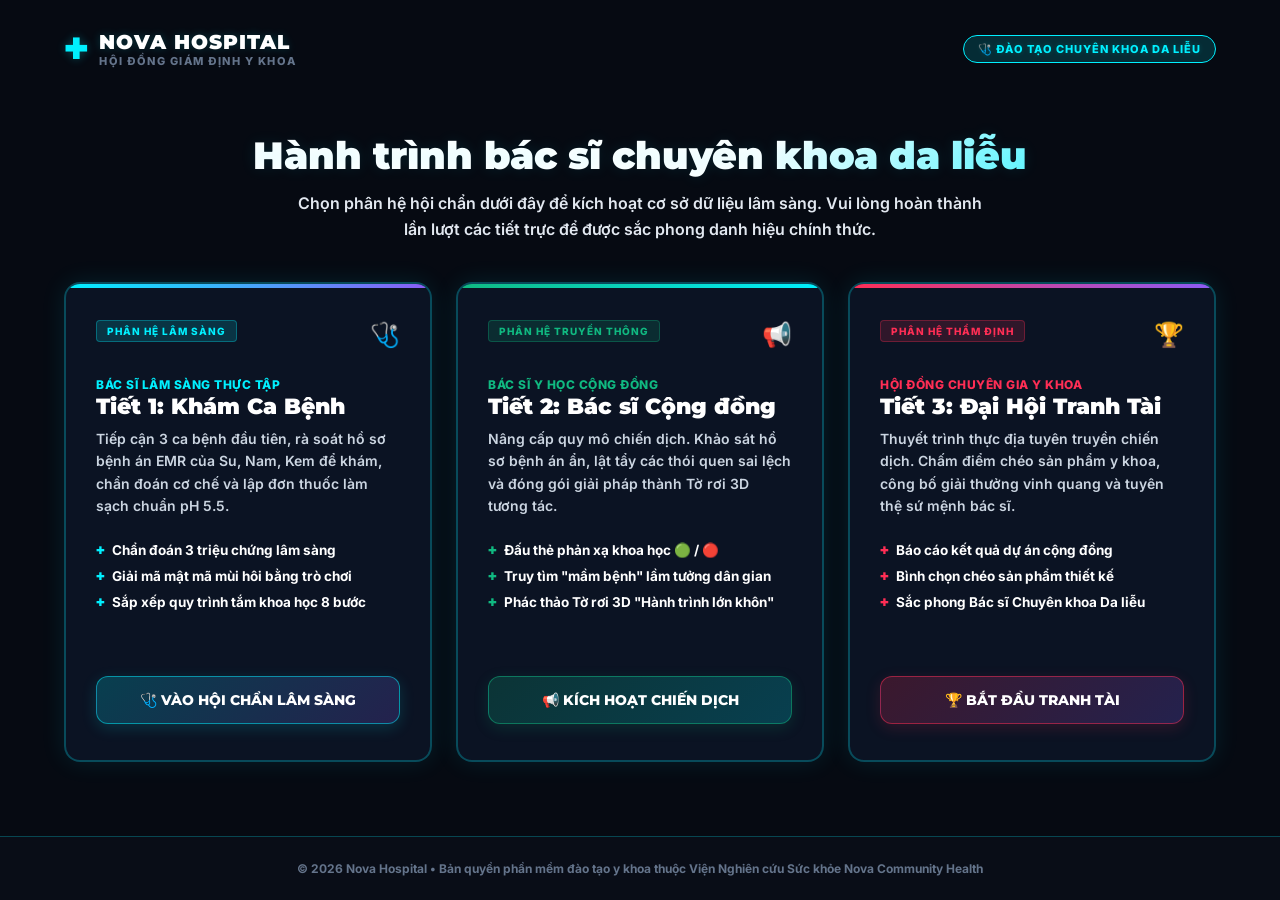
==== index.html @ ffa61c4f "Update Lesson 2: Upgrade to 25 interactive slides, hide match game answers, adjust design sizes and " ====
<!DOCTYPE html>
<html lang="vi">
<head>
  <meta charset="UTF-8">
  <meta name="viewport" content="width=device-width, initial-scale=1.0">
  <title>NOVA HOSPITAL – HỆ THỐNG ĐÀO TẠO LÂM SÀNG</title>
  <link rel="preconnect" href="https://fonts.googleapis.com">
  <link rel="preconnect" href="https://fonts.gstatic.com" crossorigin>
  <link href="https://fonts.googleapis.com/css2?family=Inter:wght@400;600;700;800&family=Montserrat:wght@400;600;700;800;900&display=swap" rel="stylesheet">
  <style>
    :root {
      --bg-dark: #070B13;
      --bg-sidebar: #090E17;
      --bg-card: rgba(15, 22, 39, 0.82);
      --bg-surface: #1E293B;
      --text-main: #FFFFFF;
      --text-muted: #64748B;
      --cyan: #00F0FF;
      --cyan-glow: rgba(0, 240, 255, 0.3);
      --purple: #8B5CF6;
      --purple-glow: rgba(139, 92, 246, 0.3);
      --pink: #EC4899;
      --mint: #10B981;
      --mint-glow: rgba(16, 185, 129, 0.3);
      --coral: #FF2E55;
      --coral-glow: rgba(255, 46, 85, 0.3);
      --font-heading: 'Montserrat', sans-serif;
      --font-body: 'Inter', sans-serif;
      --radius-lg: 16px;
      --radius-md: 12px;
      --glass-bg: rgba(13, 22, 39, 0.85);
      --glass-border: rgba(0, 240, 255, 0.25);
      --transition-smooth: all 0.3s cubic-bezier(0.4, 0, 0.2, 1);
    }

    * {
      box-sizing: border-box;
      margin: 0;
      padding: 0;
    }

    body {
      background-color: var(--bg-dark);
      background-image: url('image_589641.png');
      background-size: cover;
      background-position: center;
      background-attachment: fixed;
      color: var(--text-main);
      font-family: var(--font-body);
      min-height: 100vh;
      display: flex;
      flex-direction: column;
      justify-content: space-between;
      position: relative;
      overflow-x: hidden;
      font-weight: 700;
    }

    /* Blurred hospital image background overlay */
    body::before {
      content: '';
      position: absolute;
      top: 0;
      left: 0;
      width: 100%;
      height: 100%;
      background: rgba(7, 11, 19, 0.8) !important; /* Dark navy clinical tint */
      backdrop-filter: blur(3px) !important; /* Blurred image like Slide 1 */
      -webkit-backdrop-filter: blur(3px) !important;
      z-index: 1;
      pointer-events: none;
    }

    /* Header styling */
    .app-header {
      width: 100%;
      max-width: 1200px;
      margin: 0 auto;
      padding: 30px 24px;
      display: flex;
      justify-content: space-between;
      align-items: center;
      z-index: 10;
      position: relative;
    }

    .brand {
      display: flex;
      align-items: center;
      gap: 12px;
    }

    .brand-logo {
      font-size: 28px;
      color: var(--cyan);
      text-shadow: 0 0 10px var(--cyan-glow);
      animation: pulse 2s infinite alternate;
    }

    .brand-text h1 {
      font-family: var(--font-heading);
      font-size: 20px;
      font-weight: 900;
      letter-spacing: 1px;
      color: #FFF;
      text-shadow: 0 0 10px rgba(0, 240, 255, 0.2);
    }

    .brand-text p {
      font-size: 11px;
      font-weight: 800;
      letter-spacing: 1.5px;
      color: var(--text-muted);
      text-transform: uppercase;
    }

    .header-badge {
      background: rgba(0, 240, 255, 0.15);
      border: 1.5px solid var(--cyan);
      color: var(--cyan);
      font-size: 11px;
      font-weight: 800;
      padding: 6px 14px;
      border-radius: 20px;
      text-transform: uppercase;
      letter-spacing: 1px;
      text-shadow: 0 0 5px rgba(0, 240, 255, 0.2);
    }

    /* Main Section */
    .main-container {
      width: 100%;
      max-width: 1200px;
      margin: 0 auto;
      padding: 20px 24px;
      z-index: 10;
      position: relative;
      flex-grow: 1;
      display: flex;
      flex-direction: column;
      justify-content: center;
    }

    .welcome-banner {
      text-align: center;
      margin-bottom: 40px;
    }

    .welcome-banner h2 {
      font-family: var(--font-heading);
      font-size: 38px;
      font-weight: 900;
      color: #FFF;
      margin-bottom: 12px;
      background: linear-gradient(135deg, #FFF 60%, var(--cyan) 100%);
      -webkit-background-clip: text;
      -webkit-text-fill-color: transparent;
      text-shadow: 0 0 15px rgba(0, 240, 255, 0.1);
    }

    .welcome-banner p {
      font-size: 16px;
      color: #E2E8F0;
      max-width: 700px;
      margin: 0 auto;
      line-height: 1.6;
      font-weight: 600;
    }

    /* Cards Grid - Glassmorphism cards aligned in Navy color tone */
    .lessons-grid {
      display: grid;
      grid-template-columns: repeat(3, 1fr);
      gap: 24px;
      margin-bottom: 40px;
    }

    .lesson-card {
      background: var(--glass-bg);
      border: 2px solid var(--glass-border);
      border-radius: var(--radius-lg);
      padding: 36px 30px;
      display: flex;
      flex-direction: column;
      justify-content: space-between;
      min-height: 480px;
      transition: var(--transition-smooth);
      position: relative;
      overflow: hidden;
      backdrop-filter: blur(12px);
      box-shadow: 0 0 25px rgba(0, 240, 255, 0.1);
    }

    .lesson-card::before {
      content: '';
      position: absolute;
      top: 0;
      left: 0;
      width: 100%;
      height: 4px;
      transition: var(--transition-smooth);
    }

    .card-tiet1::before { background: linear-gradient(90deg, var(--cyan), var(--purple)); }
    .card-tiet2::before { background: linear-gradient(90deg, var(--mint), var(--cyan)); }
    .card-tiet3::before { background: linear-gradient(90deg, var(--coral), var(--purple)); }

    .lesson-card:hover {
      transform: translateY(-8px);
      border-color: rgba(0, 240, 255, 0.45);
      box-shadow: 0 0 35px rgba(0, 240, 255, 0.25);
    }

    .card-header-info {
      display: flex;
      justify-content: space-between;
      align-items: flex-start;
      margin-bottom: 24px;
    }

    .card-badge {
      font-size: 10px;
      font-weight: 800;
      padding: 4px 10px;
      border-radius: 4px;
      text-transform: uppercase;
      letter-spacing: 1px;
    }

    .card-tiet1 .card-badge { background: rgba(0, 240, 255, 0.15); color: var(--cyan); border: 1px solid rgba(0, 240, 255, 0.3); }
    .card-tiet2 .card-badge { background: rgba(16, 185, 129, 0.15); color: var(--mint); border: 1px solid rgba(16, 185, 129, 0.3); }
    .card-tiet3 .card-badge { background: rgba(255, 46, 85, 0.15); color: var(--coral); border: 1px solid rgba(255, 46, 85, 0.3); }

    .card-icon {
      font-size: 24px;
    }
    .card-tiet1 .card-icon { color: var(--cyan); }
    .card-tiet2 .card-icon { color: var(--mint); }
    .card-tiet3 .card-icon { color: var(--coral); }

    .card-body h3 {
      font-family: var(--font-heading);
      font-size: 22px;
      font-weight: 900;
      color: #FFF;
      margin-bottom: 8px;
    }

    .card-role {
      font-size: 12px;
      font-weight: 800;
      color: var(--text-muted);
      margin-bottom: 20px;
      text-transform: uppercase;
      letter-spacing: 0.5px;
    }
    .card-tiet1 .card-role { color: var(--cyan); }
    .card-tiet2 .card-role { color: var(--mint); }
    .card-tiet3 .card-role { color: var(--coral); }

    .card-desc {
      font-size: 14px;
      color: #CBD5E1;
      line-height: 1.6;
      margin-bottom: 24px;
      min-height: 70px;
      font-weight: 600;
    }

    .card-features {
      list-style: none;
      display: flex;
      flex-direction: column;
      gap: 10px;
      margin-bottom: 30px;
    }

    .card-features li {
      font-size: 13.5px;
      color: var(--text-main);
      display: flex;
      align-items: center;
      gap: 8px;
    }

    .card-features li::before {
      content: '✚';
      font-size: 10px;
    }
    .card-tiet1 .card-features li::before { color: var(--cyan); }
    .card-tiet2 .card-features li::before { color: var(--mint); }
    .card-tiet3 .card-features li::before { color: var(--coral); }

    .enter-btn {
      width: 100%;
      padding: 14px;
      border-radius: var(--radius-md);
      font-family: var(--font-heading);
      font-weight: 800;
      font-size: 14px;
      text-align: center;
      text-decoration: none;
      display: flex;
      align-items: center;
      justify-content: center;
      gap: 8px;
      transition: var(--transition-smooth);
      border: none;
      cursor: pointer;
    }

    .card-tiet1 .enter-btn {
      background: linear-gradient(135deg, rgba(0, 240, 255, 0.2) 0%, rgba(139, 92, 246, 0.2) 100%);
      color: #FFF;
      border: 1.5px solid rgba(0, 240, 255, 0.5);
      box-shadow: 0 4px 15px rgba(0, 240, 255, 0.15);
    }
    .card-tiet1 .enter-btn:hover {
      background: linear-gradient(135deg, var(--cyan) 0%, var(--purple) 100%);
      box-shadow: 0 6px 20px var(--cyan-glow);
      color: #000;
      transform: translateY(-2px);
    }

    .card-tiet2 .enter-btn {
      background: linear-gradient(135deg, rgba(16, 185, 129, 0.2) 0%, rgba(0, 240, 255, 0.2) 100%);
      color: #FFF;
      border: 1.5px solid rgba(16, 185, 129, 0.5);
      box-shadow: 0 4px 15px rgba(16, 185, 129, 0.15);
    }
    .card-tiet2 .enter-btn:hover {
      background: linear-gradient(135deg, var(--mint) 0%, var(--cyan) 100%);
      box-shadow: 0 6px 20px var(--mint-glow);
      color: #000;
      transform: translateY(-2px);
    }

    .card-tiet3 .enter-btn {
      background: linear-gradient(135deg, rgba(255, 46, 85, 0.2) 0%, rgba(139, 92, 246, 0.2) 100%);
      color: #FFF;
      border: 1.5px solid rgba(255, 46, 85, 0.5);
      box-shadow: 0 4px 15px rgba(255, 46, 85, 0.15);
    }
    .card-tiet3 .enter-btn:hover {
      background: linear-gradient(135deg, var(--coral) 0%, var(--purple) 100%);
      box-shadow: 0 6px 20px var(--coral-glow);
      transform: translateY(-2px);
    }

    /* Footer */
    .app-footer {
      width: 100%;
      padding: 24px;
      text-align: center;
      border-top: 1.5px solid var(--glass-border);
      font-size: 12px;
      color: var(--text-muted);
      z-index: 10;
      background: rgba(11, 15, 25, 0.85);
      backdrop-filter: blur(8px);
      position: relative;
    }

    @keyframes pulse {
      0% { transform: scale(1); opacity: 0.9; }
      100% { transform: scale(1.05); opacity: 1; }
    }

    @media (max-width: 992px) {
      .lessons-grid {
        grid-template-columns: 1fr;
        max-width: 500px;
        margin: 0 auto 40px auto;
      }
      .lesson-card {
        min-height: auto;
      }
      .welcome-banner h2 {
        font-size: 30px;
      }
    }
  </style>
</head>
<body>
  <!-- Header -->
  <header class="app-header">
    <div class="brand">
      <div class="brand-logo">✚</div>
      <div class="brand-text">
        <h1>NOVA HOSPITAL</h1>
        <p>Hội Đồng Giám Định Y Khoa</p>
      </div>
    </div>
    <div class="header-badge">
      🩺 Đào tạo chuyên khoa da liễu
    </div>
  </header>

  <!-- Main Content -->
  <main class="main-container">
    <div class="welcome-banner">
      <h2>Hành trình bác sĩ chuyên khoa da liễu</h2>
      <p>Chọn phân hệ hội chẩn dưới đây để kích hoạt cơ sở dữ liệu lâm sàng. Vui lòng hoàn thành lần lượt các tiết trực để được sắc phong danh hiệu chính thức.</p>
    </div>

    <div class="lessons-grid">
      <!-- TIẾT 1 -->
      <div class="lesson-card card-tiet1">
        <div>
          <div class="card-header-info">
            <span class="card-badge">Phân hệ Lâm sàng</span>
            <span class="card-icon">🩺</span>
          </div>
          <div class="card-body">
            <span class="card-role">Bác sĩ Lâm sàng thực tập</span>
            <h3>Tiết 1: Khám Ca Bệnh</h3>
            <p class="card-desc">Tiếp cận 3 ca bệnh đầu tiên, rà soát hồ sơ bệnh án EMR của Su, Nam, Kem để khám, chẩn đoán cơ chế và lập đơn thuốc làm sạch chuẩn pH 5.5.</p>
            <ul class="card-features">
              <li>Chẩn đoán 3 triệu chứng lâm sàng</li>
              <li>Giải mã mật mã mùi hôi bằng trò chơi</li>
              <li>Sắp xếp quy trình tắm khoa học 8 bước</li>
            </ul>
          </div>
        </div>
        <a href="tiet1.html" class="enter-btn">
          🩺 VÀO HỘI CHẨN LÂM SÀNG
        </a>
      </div>

      <!-- TIẾT 2 -->
      <div class="lesson-card card-tiet2">
        <div>
          <div class="card-header-info">
            <span class="card-badge">Phân hệ Truyền thông</span>
            <span class="card-icon">📢</span>
          </div>
          <div class="card-body">
            <span class="card-role">Bác sĩ Y học Cộng đồng</span>
            <h3>Tiết 2: Bác sĩ Cộng đồng</h3>
            <p class="card-desc">Nâng cấp quy mô chiến dịch. Khảo sát hồ sơ bệnh án ẩn, lật tẩy các thói quen sai lệch và đóng gói giải pháp thành Tờ rơi 3D tương tác.</p>
            <ul class="card-features">
              <li>Đấu thẻ phản xạ khoa học 🟢 / 🔴</li>
              <li>Truy tìm "mầm bệnh" lầm tưởng dân gian</li>
              <li>Phác thảo Tờ rơi 3D "Hành trình lớn khôn"</li>
            </ul>
          </div>
        </div>
        <a href="tiet2.html" class="enter-btn">
          📢 KÍCH HOẠT CHIẾN DỊCH
        </a>
      </div>

      <!-- TIẾT 3 -->
      <div class="lesson-card card-tiet3">
        <div>
          <div class="card-header-info">
            <span class="card-badge">Phân hệ Thẩm định</span>
            <span class="card-icon">🏆</span>
          </div>
          <div class="card-body">
            <span class="card-role">Hội đồng Chuyên gia Y khoa</span>
            <h3>Tiết 3: Đại Hội Tranh Tài</h3>
            <p class="card-desc">Thuyết trình thực địa tuyên truyền chiến dịch. Chấm điểm chéo sản phẩm y khoa, công bố giải thưởng vinh quang và tuyên thệ sứ mệnh bác sĩ.</p>
            <ul class="card-features">
              <li>Báo cáo kết quả dự án cộng đồng</li>
              <li>Bình chọn chéo sản phẩm thiết kế</li>
              <li>Sắc phong Bác sĩ Chuyên khoa Da liễu</li>
            </ul>
          </div>
        </div>
        <a href="cuoc_thi.html" class="enter-btn">
          🏆 BẮT ĐẦU TRANH TÀI
        </a>
      </div>
    </div>
  </main>

  <!-- Footer -->
  <footer class="app-footer">
    <p>&copy; 2026 Nova Hospital &bull; Bản quyền phần mềm đào tạo y khoa thuộc Viện Nghiên cứu Sức khỏe Nova Community Health</p>
  </footer>
</body>
</html>
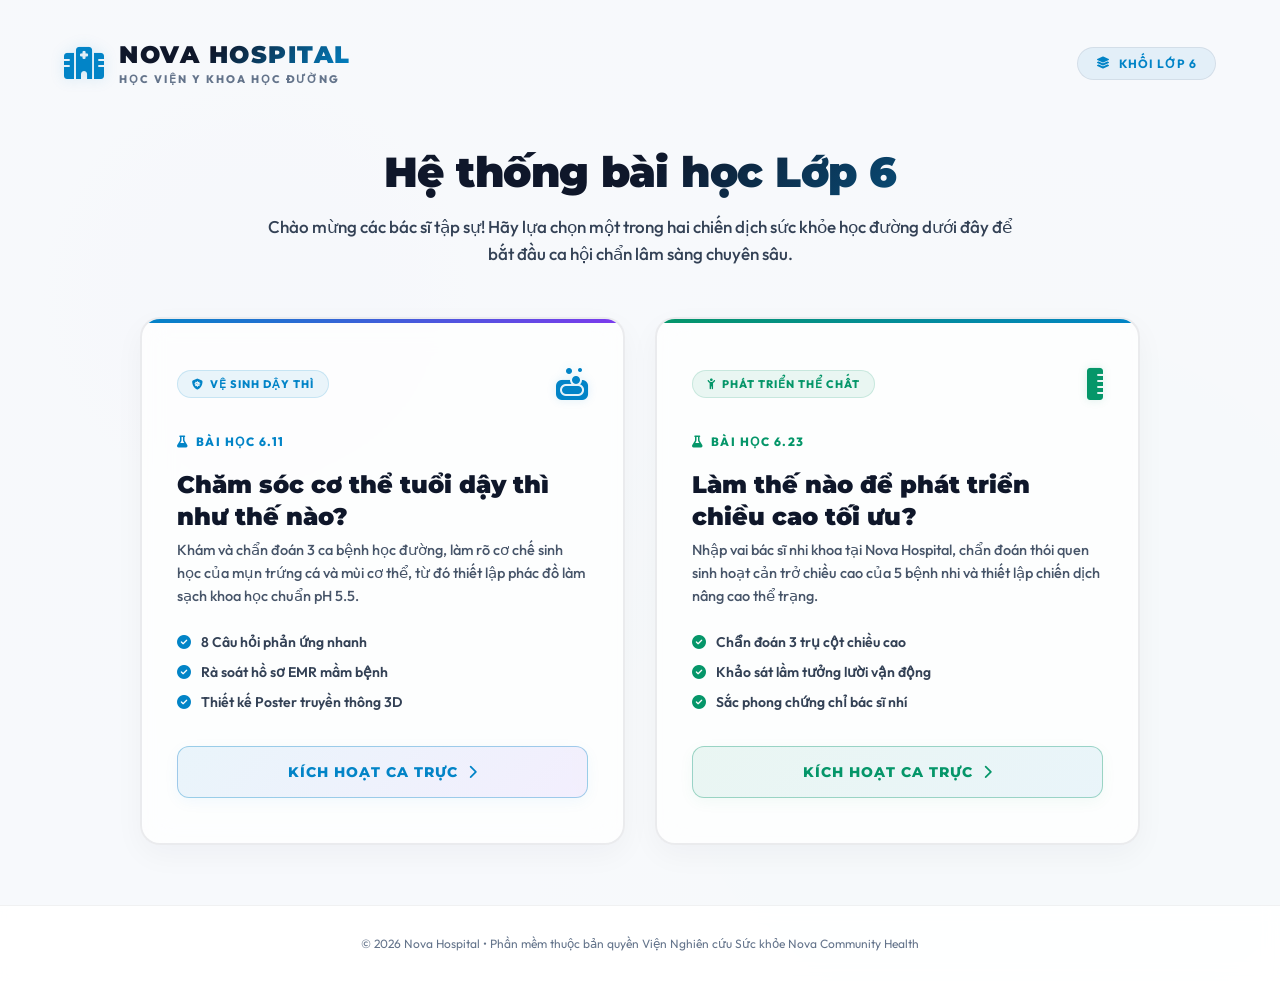
==== commit b5bb2c0e: "Switch opening portal screen to light mode" ====
--- a/index.html
+++ b/index.html
@@ -3,34 +3,38 @@
 <head>
   <meta charset="UTF-8">
   <meta name="viewport" content="width=device-width, initial-scale=1.0">
-  <title>NOVA HOSPITAL – HỆ THỐNG ĐÀO TẠO LÂM SÀNG</title>
+  <title>LỚP 6 – HỆ THỐNG ĐÀO TẠO Y KHOA HỌC ĐƯỜNG</title>
+  
+  <!-- SEO Meta Tags -->
+  <meta name="description" content="Hệ thống đào tạo y khoa học đường dành cho học sinh Lớp 6: Chăm sóc cơ thể tuổi dậy thì và phát triển chiều cao tối ưu.">
+  
+  <!-- Google Fonts & FontAwesome -->
   <link rel="preconnect" href="https://fonts.googleapis.com">
   <link rel="preconnect" href="https://fonts.gstatic.com" crossorigin>
-  <link href="https://fonts.googleapis.com/css2?family=Inter:wght@400;600;700;800&family=Montserrat:wght@400;600;700;800;900&display=swap" rel="stylesheet">
+  <link href="https://fonts.googleapis.com/css2?family=Montserrat:wght@700;800;900&family=Outfit:wght@400;500;600;700;800&display=swap" rel="stylesheet">
+  <link rel="stylesheet" href="https://cdnjs.cloudflare.com/ajax/libs/font-awesome/6.4.0/css/all.min.css">
+  
   <style>
     :root {
-      --bg-dark: #070B13;
-      --bg-sidebar: #090E17;
-      --bg-card: rgba(15, 22, 39, 0.82);
-      --bg-surface: #1E293B;
-      --text-main: #FFFFFF;
+      --bg-dark: #F8FAFC;
+      --bg-card: rgba(255, 255, 255, 0.75);
+      --text-main: #0F172A;
       --text-muted: #64748B;
-      --cyan: #00F0FF;
-      --cyan-glow: rgba(0, 240, 255, 0.3);
-      --purple: #8B5CF6;
-      --purple-glow: rgba(139, 92, 246, 0.3);
-      --pink: #EC4899;
-      --mint: #10B981;
-      --mint-glow: rgba(16, 185, 129, 0.3);
-      --coral: #FF2E55;
-      --coral-glow: rgba(255, 46, 85, 0.3);
+      
+      /* Vibrant Theme Accents for Light Mode */
+      --cyan: #0284C7;
+      --cyan-glow: rgba(2, 132, 199, 0.15);
+      --mint: #059669;
+      --mint-glow: rgba(5, 150, 105, 0.15);
+      --purple: #7C3AED;
+      --purple-glow: rgba(124, 58, 237, 0.15);
+      --pink: #DB2777;
+      --pink-glow: rgba(219, 39, 119, 0.15);
+      
       --font-heading: 'Montserrat', sans-serif;
-      --font-body: 'Inter', sans-serif;
-      --radius-lg: 16px;
-      --radius-md: 12px;
-      --glass-bg: rgba(13, 22, 39, 0.85);
-      --glass-border: rgba(0, 240, 255, 0.25);
-      --transition-smooth: all 0.3s cubic-bezier(0.4, 0, 0.2, 1);
+      --font-body: 'Outfit', sans-serif;
+      --glass-border: rgba(15, 23, 42, 0.08);
+      --transition-smooth: all 0.4s cubic-bezier(0.4, 0, 0.2, 1);
     }
 
     * {
@@ -41,10 +45,8 @@
 
     body {
       background-color: var(--bg-dark);
-      background-image: url('image_589641.png');
-      background-size: cover;
-      background-position: center;
-      background-attachment: fixed;
+      background-image: radial-gradient(circle at 20% 30%, rgba(124, 58, 237, 0.05) 0%, transparent 45%),
+                        radial-gradient(circle at 80% 70%, rgba(2, 132, 199, 0.05) 0%, transparent 45%);
       color: var(--text-main);
       font-family: var(--font-body);
       min-height: 100vh;
@@ -53,10 +55,9 @@
       justify-content: space-between;
       position: relative;
       overflow-x: hidden;
-      font-weight: 700;
-    }
-
-    /* Blurred hospital image background overlay */
+    }
+
+    /* Blurred Background Image Overlay for Clinical Aesthetic */
     body::before {
       content: '';
       position: absolute;
@@ -64,77 +65,75 @@
       left: 0;
       width: 100%;
       height: 100%;
-      background: rgba(7, 11, 19, 0.8) !important; /* Dark navy clinical tint */
-      backdrop-filter: blur(3px) !important; /* Blurred image like Slide 1 */
-      -webkit-backdrop-filter: blur(3px) !important;
-      z-index: 1;
+      background: rgba(248, 250, 252, 0.88);
+      z-index: -1;
       pointer-events: none;
     }
 
-    /* Header styling */
     .app-header {
       width: 100%;
       max-width: 1200px;
       margin: 0 auto;
-      padding: 30px 24px;
+      padding: 40px 24px;
       display: flex;
       justify-content: space-between;
       align-items: center;
       z-index: 10;
-      position: relative;
     }
 
     .brand {
       display: flex;
       align-items: center;
-      gap: 12px;
+      gap: 15px;
     }
 
     .brand-logo {
-      font-size: 28px;
+      font-size: 32px;
       color: var(--cyan);
-      text-shadow: 0 0 10px var(--cyan-glow);
-      animation: pulse 2s infinite alternate;
+      text-shadow: 0 0 15px var(--cyan-glow);
+      animation: pulse-glow 2s infinite alternate;
     }
 
     .brand-text h1 {
       font-family: var(--font-heading);
-      font-size: 20px;
+      font-size: 24px;
       font-weight: 900;
-      letter-spacing: 1px;
-      color: #FFF;
-      text-shadow: 0 0 10px rgba(0, 240, 255, 0.2);
+      letter-spacing: 1.5px;
+      background: linear-gradient(135deg, #0F172A 40%, var(--cyan) 100%);
+      -webkit-background-clip: text;
+      -webkit-text-fill-color: transparent;
     }
 
     .brand-text p {
       font-size: 11px;
       font-weight: 800;
-      letter-spacing: 1.5px;
+      letter-spacing: 2px;
       color: var(--text-muted);
       text-transform: uppercase;
+      margin-top: 3px;
     }
 
     .header-badge {
-      background: rgba(0, 240, 255, 0.15);
-      border: 1.5px solid var(--cyan);
+      background: rgba(2, 132, 199, 0.08);
+      border: 1.5px solid var(--glass-border);
       color: var(--cyan);
-      font-size: 11px;
-      font-weight: 800;
-      padding: 6px 14px;
-      border-radius: 20px;
+      font-size: 12px;
+      font-weight: 700;
+      padding: 8px 18px;
+      border-radius: 30px;
       text-transform: uppercase;
       letter-spacing: 1px;
-      text-shadow: 0 0 5px rgba(0, 240, 255, 0.2);
-    }
-
-    /* Main Section */
+      display: flex;
+      align-items: center;
+      gap: 8px;
+    }
+
     .main-container {
       width: 100%;
       max-width: 1200px;
       margin: 0 auto;
-      padding: 20px 24px;
+      padding: 20px 24px 60px 24px;
       z-index: 10;
-      position: relative;
       flex-grow: 1;
       display: flex;
       flex-direction: column;
@@ -143,43 +142,44 @@
 
     .welcome-banner {
       text-align: center;
-      margin-bottom: 40px;
+      margin-bottom: 50px;
     }
 
     .welcome-banner h2 {
       font-family: var(--font-heading);
-      font-size: 38px;
+      font-size: 42px;
       font-weight: 900;
-      color: #FFF;
-      margin-bottom: 12px;
-      background: linear-gradient(135deg, #FFF 60%, var(--cyan) 100%);
+      color: var(--text-main);
+      margin-bottom: 15px;
+      background: linear-gradient(135deg, #0F172A 50%, var(--cyan) 100%);
       -webkit-background-clip: text;
       -webkit-text-fill-color: transparent;
-      text-shadow: 0 0 15px rgba(0, 240, 255, 0.1);
+      letter-spacing: -0.5px;
     }
 
     .welcome-banner p {
-      font-size: 16px;
-      color: #E2E8F0;
-      max-width: 700px;
+      font-size: 17px;
+      color: #334155;
+      max-width: 750px;
       margin: 0 auto;
       line-height: 1.6;
-      font-weight: 600;
-    }
-
-    /* Cards Grid - Glassmorphism cards aligned in Navy color tone */
+      font-weight: 500;
+    }
+
     .lessons-grid {
       display: grid;
-      grid-template-columns: repeat(3, 1fr);
-      gap: 24px;
-      margin-bottom: 40px;
+      grid-template-columns: repeat(2, 1fr);
+      gap: 30px;
+      max-width: 1000px;
+      margin: 0 auto;
+      width: 100%;
     }
 
     .lesson-card {
-      background: var(--glass-bg);
+      background: var(--bg-card);
       border: 2px solid var(--glass-border);
-      border-radius: var(--radius-lg);
-      padding: 36px 30px;
+      border-radius: 20px;
+      padding: 45px 35px;
       display: flex;
       flex-direction: column;
       justify-content: space-between;
@@ -187,8 +187,8 @@
       transition: var(--transition-smooth);
       position: relative;
       overflow: hidden;
-      backdrop-filter: blur(12px);
-      box-shadow: 0 0 25px rgba(0, 240, 255, 0.1);
+      backdrop-filter: blur(15px);
+      box-shadow: 0 10px 30px rgba(15, 23, 42, 0.04);
     }
 
     .lesson-card::before {
@@ -201,100 +201,103 @@
       transition: var(--transition-smooth);
     }
 
-    .card-tiet1::before { background: linear-gradient(90deg, var(--cyan), var(--purple)); }
-    .card-tiet2::before { background: linear-gradient(90deg, var(--mint), var(--cyan)); }
-    .card-tiet3::before { background: linear-gradient(90deg, var(--coral), var(--purple)); }
+    .card-puberty::before { background: linear-gradient(90deg, var(--cyan), var(--purple)); }
+    .card-height::before { background: linear-gradient(90deg, var(--mint), var(--cyan)); }
 
     .lesson-card:hover {
       transform: translateY(-8px);
-      border-color: rgba(0, 240, 255, 0.45);
-      box-shadow: 0 0 35px rgba(0, 240, 255, 0.25);
+      border-color: rgba(2, 132, 199, 0.3);
+      box-shadow: 0 15px 40px rgba(2, 132, 199, 0.1);
     }
 
     .card-header-info {
       display: flex;
       justify-content: space-between;
-      align-items: flex-start;
-      margin-bottom: 24px;
+      align-items: center;
+      margin-bottom: 30px;
     }
 
     .card-badge {
-      font-size: 10px;
+      font-size: 11px;
       font-weight: 800;
-      padding: 4px 10px;
-      border-radius: 4px;
+      padding: 6px 14px;
+      border-radius: 30px;
       text-transform: uppercase;
       letter-spacing: 1px;
-    }
-
-    .card-tiet1 .card-badge { background: rgba(0, 240, 255, 0.15); color: var(--cyan); border: 1px solid rgba(0, 240, 255, 0.3); }
-    .card-tiet2 .card-badge { background: rgba(16, 185, 129, 0.15); color: var(--mint); border: 1px solid rgba(16, 185, 129, 0.3); }
-    .card-tiet3 .card-badge { background: rgba(255, 46, 85, 0.15); color: var(--coral); border: 1px solid rgba(255, 46, 85, 0.3); }
+      display: flex;
+      align-items: center;
+      gap: 6px;
+    }
+
+    .card-puberty .card-badge { background: rgba(2, 132, 199, 0.08); color: var(--cyan); border: 1.5px solid rgba(2, 132, 199, 0.15); }
+    .card-height .card-badge { background: rgba(5, 150, 105, 0.08); color: var(--mint); border: 1.5px solid rgba(5, 150, 105, 0.15); }
 
     .card-icon {
-      font-size: 24px;
-    }
-    .card-tiet1 .card-icon { color: var(--cyan); }
-    .card-tiet2 .card-icon { color: var(--mint); }
-    .card-tiet3 .card-icon { color: var(--coral); }
+      font-size: 32px;
+      transition: var(--transition-smooth);
+    }
+    .card-puberty .card-icon { color: var(--cyan); text-shadow: 0 0 10px var(--cyan-glow); }
+    .card-height .card-icon { color: var(--mint); text-shadow: 0 0 10px var(--mint-glow); }
+
+    .lesson-card:hover .card-icon {
+      transform: scale(1.15) rotate(5deg);
+    }
 
     .card-body h3 {
       font-family: var(--font-heading);
-      font-size: 22px;
+      font-size: 24px;
       font-weight: 900;
-      color: #FFF;
-      margin-bottom: 8px;
-    }
-
-    .card-role {
+      color: #0F172A;
+      margin-bottom: 6px;
+      line-height: 1.3;
+    }
+
+    .card-num-label {
       font-size: 12px;
       font-weight: 800;
-      color: var(--text-muted);
       margin-bottom: 20px;
       text-transform: uppercase;
-      letter-spacing: 0.5px;
-    }
-    .card-tiet1 .card-role { color: var(--cyan); }
-    .card-tiet2 .card-role { color: var(--mint); }
-    .card-tiet3 .card-role { color: var(--coral); }
+      letter-spacing: 1.5px;
+      display: flex;
+      align-items: center;
+      gap: 6px;
+    }
+    .card-puberty .card-num-label { color: var(--cyan); }
+    .card-height .card-num-label { color: var(--mint); }
 
     .card-desc {
-      font-size: 14px;
-      color: #CBD5E1;
+      font-size: 14.5px;
+      color: #475569;
       line-height: 1.6;
-      margin-bottom: 24px;
+      margin-bottom: 25px;
       min-height: 70px;
-      font-weight: 600;
+      font-weight: 500;
     }
 
     .card-features {
       list-style: none;
       display: flex;
       flex-direction: column;
+      gap: 12px;
+      margin-bottom: 35px;
+    }
+
+    .card-features li {
+      font-size: 14px;
+      color: #334155;
+      display: flex;
+      align-items: center;
       gap: 10px;
-      margin-bottom: 30px;
-    }
-
-    .card-features li {
-      font-size: 13.5px;
-      color: var(--text-main);
-      display: flex;
-      align-items: center;
-      gap: 8px;
-    }
-
-    .card-features li::before {
-      content: '✚';
-      font-size: 10px;
-    }
-    .card-tiet1 .card-features li::before { color: var(--cyan); }
-    .card-tiet2 .card-features li::before { color: var(--mint); }
-    .card-tiet3 .card-features li::before { color: var(--coral); }
+      font-weight: 600;
+    }
+
+    .card-puberty .card-features li i { color: var(--cyan); }
+    .card-height .card-features li i { color: var(--mint); }
 
     .enter-btn {
       width: 100%;
-      padding: 14px;
-      border-radius: var(--radius-md);
+      padding: 16px;
+      border-radius: 12px;
       font-family: var(--font-heading);
       font-weight: 800;
       font-size: 14px;
@@ -303,80 +306,70 @@
       display: flex;
       align-items: center;
       justify-content: center;
-      gap: 8px;
+      gap: 10px;
       transition: var(--transition-smooth);
       border: none;
       cursor: pointer;
-    }
-
-    .card-tiet1 .enter-btn {
-      background: linear-gradient(135deg, rgba(0, 240, 255, 0.2) 0%, rgba(139, 92, 246, 0.2) 100%);
-      color: #FFF;
-      border: 1.5px solid rgba(0, 240, 255, 0.5);
-      box-shadow: 0 4px 15px rgba(0, 240, 255, 0.15);
-    }
-    .card-tiet1 .enter-btn:hover {
+      text-transform: uppercase;
+      letter-spacing: 1px;
+    }
+
+    .card-puberty .enter-btn {
+      background: linear-gradient(135deg, rgba(2, 132, 199, 0.08) 0%, rgba(124, 58, 237, 0.08) 100%);
+      color: #0284C7;
+      border: 1.5px solid rgba(2, 132, 199, 0.35);
+      box-shadow: 0 4px 15px rgba(2, 132, 199, 0.05);
+    }
+    .card-puberty .enter-btn:hover {
       background: linear-gradient(135deg, var(--cyan) 0%, var(--purple) 100%);
-      box-shadow: 0 6px 20px var(--cyan-glow);
-      color: #000;
+      box-shadow: 0 6px 20px rgba(2, 132, 199, 0.25);
+      color: #FFFFFF;
       transform: translateY(-2px);
     }
 
-    .card-tiet2 .enter-btn {
-      background: linear-gradient(135deg, rgba(16, 185, 129, 0.2) 0%, rgba(0, 240, 255, 0.2) 100%);
-      color: #FFF;
-      border: 1.5px solid rgba(16, 185, 129, 0.5);
-      box-shadow: 0 4px 15px rgba(16, 185, 129, 0.15);
-    }
-    .card-tiet2 .enter-btn:hover {
+    .card-height .enter-btn {
+      background: linear-gradient(135deg, rgba(5, 150, 105, 0.08) 0%, rgba(2, 132, 199, 0.08) 100%);
+      color: #059669;
+      border: 1.5px solid rgba(5, 150, 105, 0.35);
+      box-shadow: 0 4px 15px rgba(5, 150, 105, 0.05);
+    }
+    .card-height .enter-btn:hover {
       background: linear-gradient(135deg, var(--mint) 0%, var(--cyan) 100%);
-      box-shadow: 0 6px 20px var(--mint-glow);
-      color: #000;
+      box-shadow: 0 6px 20px rgba(5, 150, 105, 0.25);
+      color: #FFFFFF;
       transform: translateY(-2px);
     }
 
-    .card-tiet3 .enter-btn {
-      background: linear-gradient(135deg, rgba(255, 46, 85, 0.2) 0%, rgba(139, 92, 246, 0.2) 100%);
-      color: #FFF;
-      border: 1.5px solid rgba(255, 46, 85, 0.5);
-      box-shadow: 0 4px 15px rgba(255, 46, 85, 0.15);
-    }
-    .card-tiet3 .enter-btn:hover {
-      background: linear-gradient(135deg, var(--coral) 0%, var(--purple) 100%);
-      box-shadow: 0 6px 20px var(--coral-glow);
-      transform: translateY(-2px);
-    }
-
-    /* Footer */
     .app-footer {
       width: 100%;
-      padding: 24px;
+      padding: 30px;
       text-align: center;
-      border-top: 1.5px solid var(--glass-border);
+      border-top: 1px solid rgba(15, 23, 42, 0.06);
       font-size: 12px;
       color: var(--text-muted);
+      background: rgba(255, 255, 255, 0.9);
+      backdrop-filter: blur(8px);
       z-index: 10;
-      background: rgba(11, 15, 25, 0.85);
-      backdrop-filter: blur(8px);
-      position: relative;
-    }
-
-    @keyframes pulse {
-      0% { transform: scale(1); opacity: 0.9; }
+    }
+
+    @keyframes pulse-glow {
+      0% { transform: scale(1); opacity: 0.85; }
       100% { transform: scale(1.05); opacity: 1; }
     }
 
-    @media (max-width: 992px) {
+    @media (max-width: 768px) {
       .lessons-grid {
         grid-template-columns: 1fr;
-        max-width: 500px;
-        margin: 0 auto 40px auto;
+        max-width: 480px;
+      }
+      .welcome-banner h2 {
+        font-size: 32px;
+      }
+      .welcome-banner p {
+        font-size: 15px;
       }
       .lesson-card {
         min-height: auto;
-      }
-      .welcome-banner h2 {
-        font-size: 30px;
       }
     }
   </style>
@@ -385,91 +378,68 @@
   <!-- Header -->
   <header class="app-header">
     <div class="brand">
-      <div class="brand-logo">✚</div>
+      <div class="brand-logo"><i class="fa-solid fa-hospital"></i></div>
       <div class="brand-text">
         <h1>NOVA HOSPITAL</h1>
-        <p>Hội Đồng Giám Định Y Khoa</p>
+        <p>HỌC VIỆN Y KHOA HỌC ĐƯỜNG</p>
       </div>
     </div>
     <div class="header-badge">
-      🩺 Đào tạo chuyên khoa da liễu
+      <i class="fa-solid fa-layer-group"></i> KHỐI LỚP 6
     </div>
   </header>
 
-  <!-- Main Content -->
+  <!-- Main Container -->
   <main class="main-container">
     <div class="welcome-banner">
-      <h2>Hành trình bác sĩ chuyên khoa da liễu</h2>
-      <p>Chọn phân hệ hội chẩn dưới đây để kích hoạt cơ sở dữ liệu lâm sàng. Vui lòng hoàn thành lần lượt các tiết trực để được sắc phong danh hiệu chính thức.</p>
+      <h2>Hệ thống bài học Lớp 6</h2>
+      <p>Chào mừng các bác sĩ tập sự! Hãy lựa chọn một trong hai chiến dịch sức khỏe học đường dưới đây để bắt đầu ca hội chẩn lâm sàng chuyên sâu.</p>
     </div>
 
     <div class="lessons-grid">
-      <!-- TIẾT 1 -->
-      <div class="lesson-card card-tiet1">
+      <!-- BÀI 6.11 CARD -->
+      <div class="lesson-card card-puberty">
         <div>
           <div class="card-header-info">
-            <span class="card-badge">Phân hệ Lâm sàng</span>
-            <span class="card-icon">🩺</span>
+            <span class="card-badge"><i class="fa-solid fa-shield-virus"></i> Vệ sinh dậy thì</span>
+            <span class="card-icon"><i class="fa-solid fa-soap"></i></span>
           </div>
           <div class="card-body">
-            <span class="card-role">Bác sĩ Lâm sàng thực tập</span>
-            <h3>Tiết 1: Khám Ca Bệnh</h3>
-            <p class="card-desc">Tiếp cận 3 ca bệnh đầu tiên, rà soát hồ sơ bệnh án EMR của Su, Nam, Kem để khám, chẩn đoán cơ chế và lập đơn thuốc làm sạch chuẩn pH 5.5.</p>
+            <span class="card-num-label"><i class="fa-solid fa-flask"></i> Bài học 6.11</span>
+            <h3>Chăm sóc cơ thể tuổi dậy thì như thế nào?</h3>
+            <p class="card-desc">Khám và chẩn đoán 3 ca bệnh học đường, làm rõ cơ chế sinh học của mụn trứng cá và mùi cơ thể, từ đó thiết lập phác đồ làm sạch khoa học chuẩn pH 5.5.</p>
             <ul class="card-features">
-              <li>Chẩn đoán 3 triệu chứng lâm sàng</li>
-              <li>Giải mã mật mã mùi hôi bằng trò chơi</li>
-              <li>Sắp xếp quy trình tắm khoa học 8 bước</li>
+              <li><i class="fa-solid fa-circle-check"></i> 8 Câu hỏi phản ứng nhanh</li>
+              <li><i class="fa-solid fa-circle-check"></i> Rà soát hồ sơ EMR mầm bệnh</li>
+              <li><i class="fa-solid fa-circle-check"></i> Thiết kế Poster truyền thông 3D</li>
             </ul>
           </div>
         </div>
-        <a href="tiet1.html" class="enter-btn">
-          🩺 VÀO HỘI CHẨN LÂM SÀNG
+        <a href="puberty_portal.html" class="enter-btn" id="btn-puberty">
+          <span>Kích hoạt ca trực</span> <i class="fa-solid fa-chevron-right"></i>
         </a>
       </div>
 
-      <!-- TIẾT 2 -->
-      <div class="lesson-card card-tiet2">
+      <!-- BÀI 6.23 CARD -->
+      <div class="lesson-card card-height">
         <div>
           <div class="card-header-info">
-            <span class="card-badge">Phân hệ Truyền thông</span>
-            <span class="card-icon">📢</span>
+            <span class="card-badge"><i class="fa-solid fa-child-reaching"></i> Phát triển thể chất</span>
+            <span class="card-icon"><i class="fa-solid fa-ruler-vertical"></i></span>
           </div>
           <div class="card-body">
-            <span class="card-role">Bác sĩ Y học Cộng đồng</span>
-            <h3>Tiết 2: Bác sĩ Cộng đồng</h3>
-            <p class="card-desc">Nâng cấp quy mô chiến dịch. Khảo sát hồ sơ bệnh án ẩn, lật tẩy các thói quen sai lệch và đóng gói giải pháp thành Tờ rơi 3D tương tác.</p>
+            <span class="card-num-label"><i class="fa-solid fa-flask"></i> Bài học 6.23</span>
+            <h3>Làm thế nào để phát triển chiều cao tối ưu?</h3>
+            <p class="card-desc">Nhập vai bác sĩ nhi khoa tại Nova Hospital, chẩn đoán thói quen sinh hoạt cản trở chiều cao của 5 bệnh nhi và thiết lập chiến dịch nâng cao thể trạng.</p>
             <ul class="card-features">
-              <li>Đấu thẻ phản xạ khoa học 🟢 / 🔴</li>
-              <li>Truy tìm "mầm bệnh" lầm tưởng dân gian</li>
-              <li>Phác thảo Tờ rơi 3D "Hành trình lớn khôn"</li>
+              <li><i class="fa-solid fa-circle-check"></i> Chẩn đoán 3 trụ cột chiều cao</li>
+              <li><i class="fa-solid fa-circle-check"></i> Khảo sát lầm tưởng lười vận động</li>
+              <li><i class="fa-solid fa-circle-check"></i> Sắc phong chứng chỉ bác sĩ nhí</li>
             </ul>
           </div>
         </div>
-        <a href="tiet2.html" class="enter-btn">
-          📢 KÍCH HOẠT CHIẾN DỊCH
-        </a>
-      </div>
-
-      <!-- TIẾT 3 -->
-      <div class="lesson-card card-tiet3">
-        <div>
-          <div class="card-header-info">
-            <span class="card-badge">Phân hệ Thẩm định</span>
-            <span class="card-icon">🏆</span>
-          </div>
-          <div class="card-body">
-            <span class="card-role">Hội đồng Chuyên gia Y khoa</span>
-            <h3>Tiết 3: Đại Hội Tranh Tài</h3>
-            <p class="card-desc">Thuyết trình thực địa tuyên truyền chiến dịch. Chấm điểm chéo sản phẩm y khoa, công bố giải thưởng vinh quang và tuyên thệ sứ mệnh bác sĩ.</p>
-            <ul class="card-features">
-              <li>Báo cáo kết quả dự án cộng đồng</li>
-              <li>Bình chọn chéo sản phẩm thiết kế</li>
-              <li>Sắc phong Bác sĩ Chuyên khoa Da liễu</li>
-            </ul>
-          </div>
-        </div>
-        <a href="cuoc_thi.html" class="enter-btn">
-          🏆 BẮT ĐẦU TRANH TÀI
+        <a href="height_portal.html" class="enter-btn" id="btn-height">
+          <span>Kích hoạt ca trực</span> <i class="fa-solid fa-chevron-right"></i>
         </a>
       </div>
     </div>
@@ -477,7 +447,7 @@
 
   <!-- Footer -->
   <footer class="app-footer">
-    <p>&copy; 2026 Nova Hospital &bull; Bản quyền phần mềm đào tạo y khoa thuộc Viện Nghiên cứu Sức khỏe Nova Community Health</p>
+    <p>&copy; 2026 Nova Hospital &bull; Phần mềm thuộc bản quyền Viện Nghiên cứu Sức khỏe Nova Community Health</p>
   </footer>
 </body>
 </html>
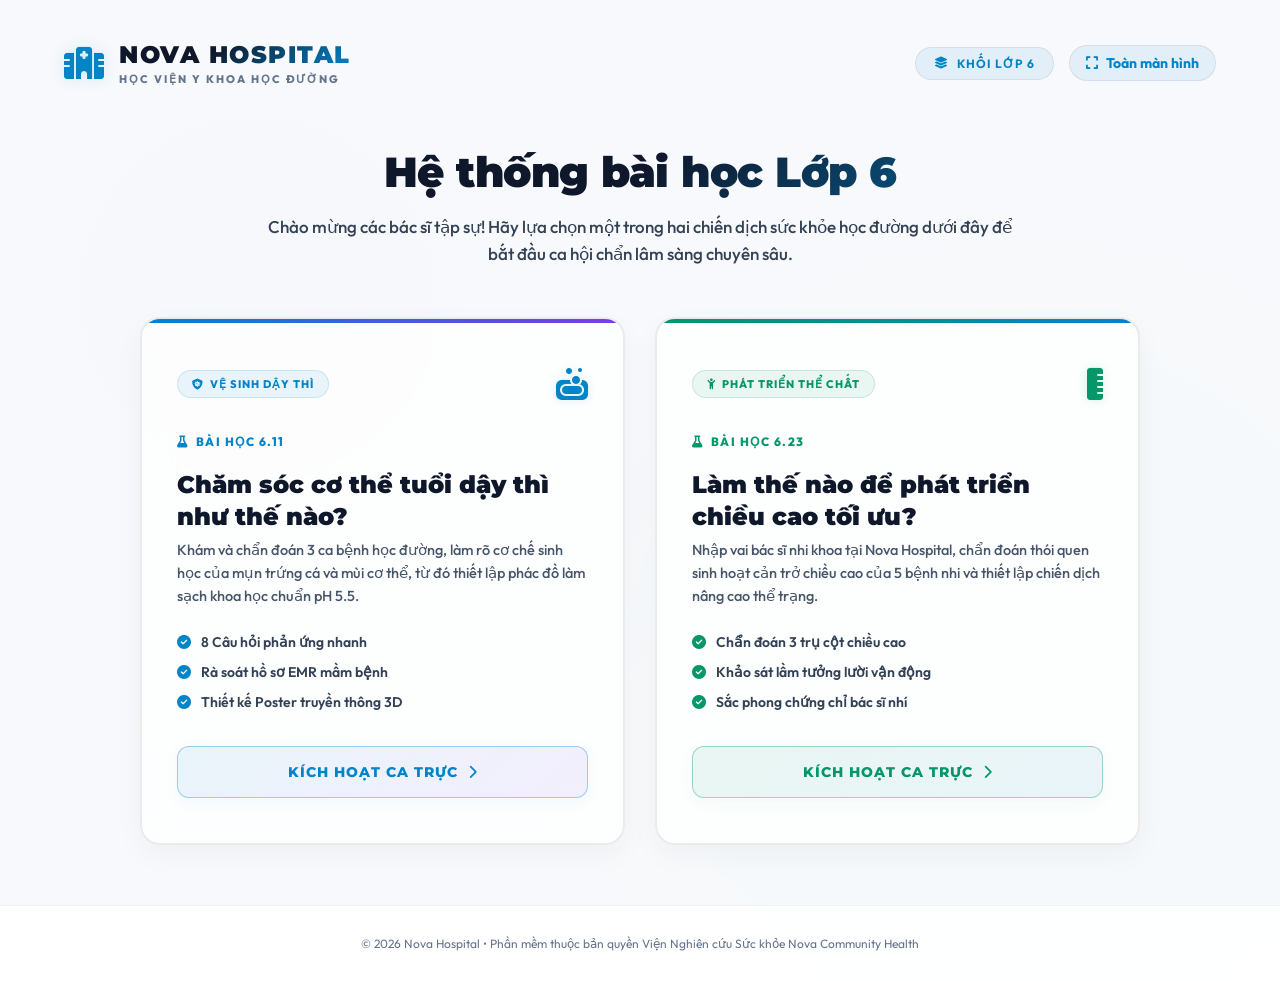
==== commit 055ff357: "Fix font size scaling, restore compact layouts, unify keyboard navigation, add portals fullscreen an" ====
--- a/index.html
+++ b/index.html
@@ -384,8 +384,13 @@
         <p>HỌC VIỆN Y KHOA HỌC ĐƯỜNG</p>
       </div>
     </div>
-    <div class="header-badge">
-      <i class="fa-solid fa-layer-group"></i> KHỐI LỚP 6
+    <div style="display: flex; align-items: center; gap: 15px;">
+      <div class="header-badge">
+        <i class="fa-solid fa-layer-group"></i> KHỐI LỚP 6
+      </div>
+      <button class="control-btn" id="fullscreen-toggle" title="Toàn màn hình" style="background: rgba(2, 132, 199, 0.08); border: 1.5px solid var(--glass-border); color: var(--cyan); font-size: 14px; font-weight: 700; padding: 8px 16px; border-radius: 30px; cursor: pointer; display: inline-flex; align-items: center; gap: 8px; font-family: var(--font-body); transition: var(--transition-smooth);">
+        <i class="fa-solid fa-expand"></i> <span class="btn-lbl">Toàn màn hình</span>
+      </button>
     </div>
   </header>
 
@@ -449,5 +454,33 @@
   <footer class="app-footer">
     <p>&copy; 2026 Nova Hospital &bull; Phần mềm thuộc bản quyền Viện Nghiên cứu Sức khỏe Nova Community Health</p>
   </footer>
+
+  <!-- Fullscreen script -->
+  <script>
+    const fullscreenBtn = document.getElementById("fullscreen-toggle");
+    if (fullscreenBtn) {
+      fullscreenBtn.addEventListener("click", () => {
+        if (!document.fullscreenElement) {
+          document.documentElement.requestFullscreen().catch(err => {
+            console.error(`Error entering fullscreen: ${err.message}`);
+          });
+        } else {
+          document.exitFullscreen();
+        }
+      });
+      document.addEventListener("fullscreenchange", () => {
+        const icon = fullscreenBtn.querySelector("i");
+        const label = fullscreenBtn.querySelector(".btn-lbl");
+        if (document.fullscreenElement) {
+          if (icon) icon.className = "fa-solid fa-compress";
+          if (label) label.textContent = "Thu nhỏ";
+        } else {
+          if (icon) icon.className = "fa-solid fa-expand";
+          if (label) label.textContent = "Toàn màn hình";
+        }
+      });
+    }
+  </script>
+
 </body>
 </html>
